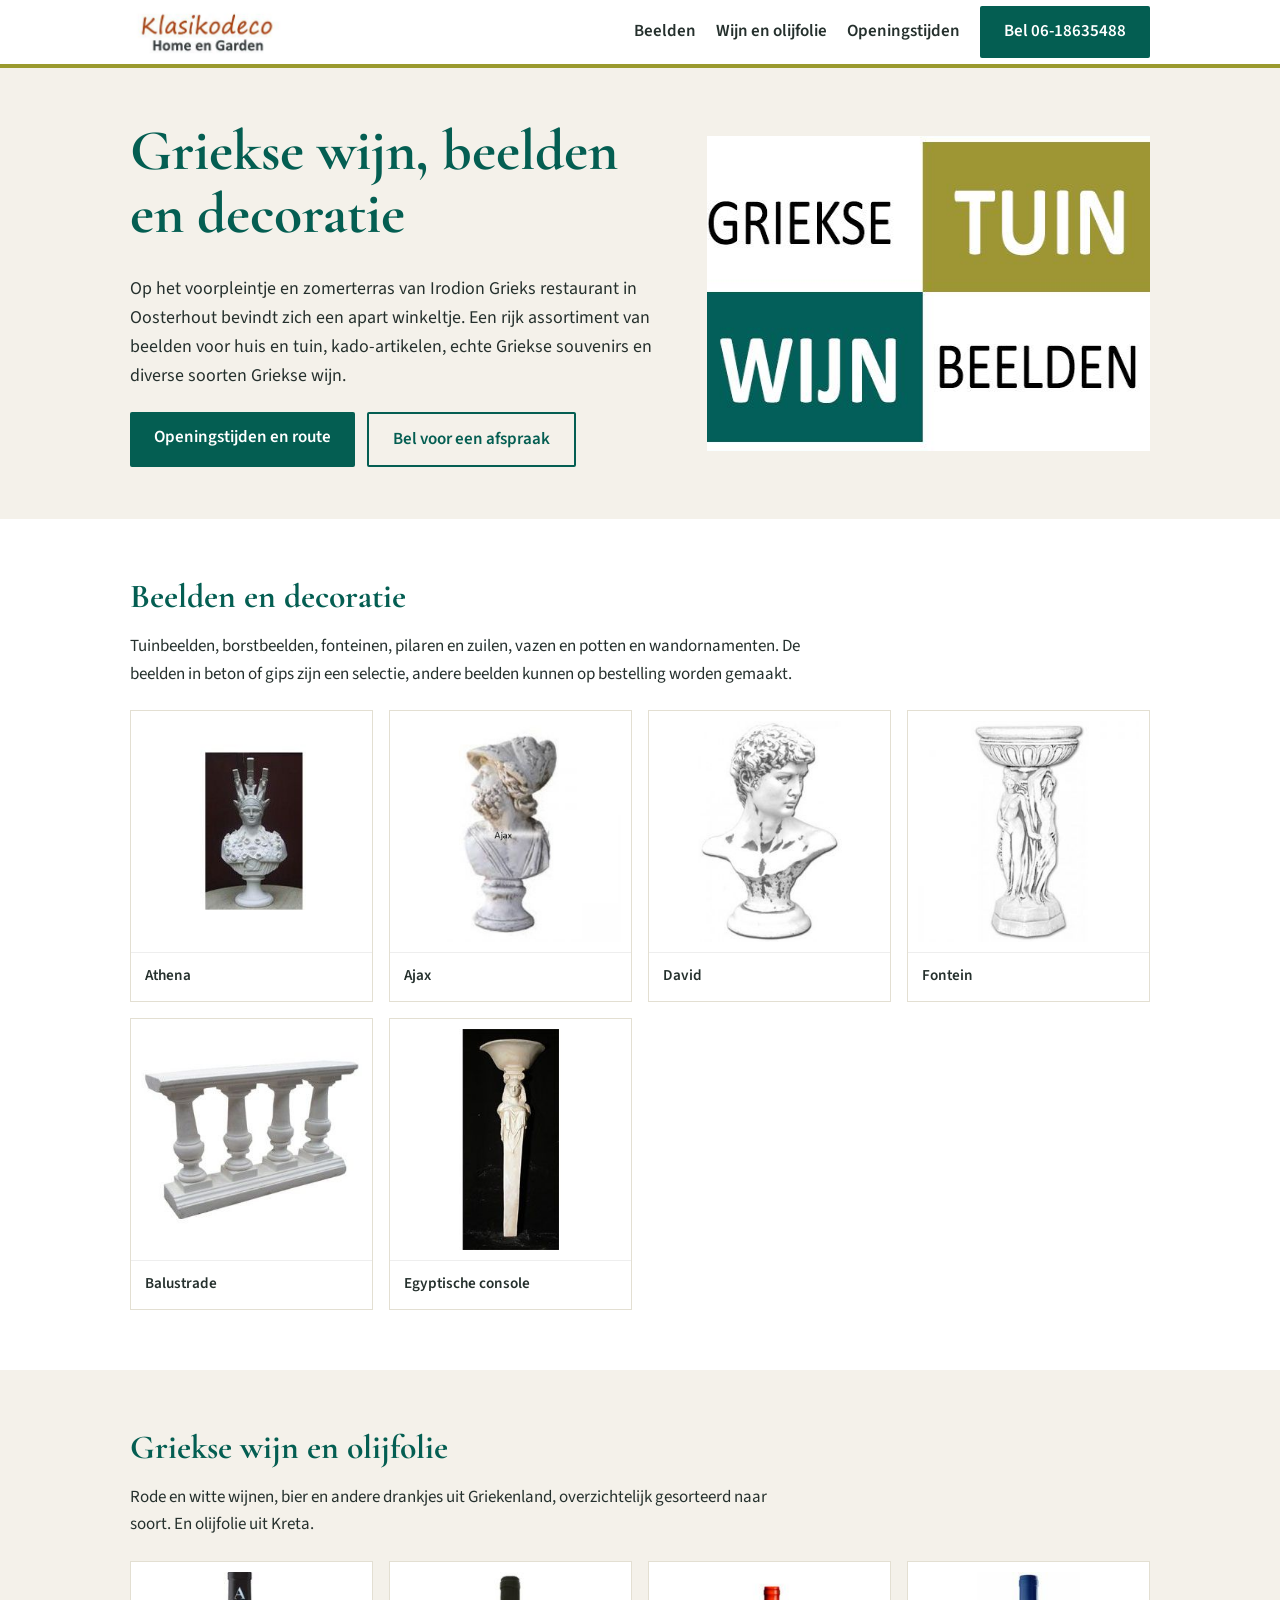
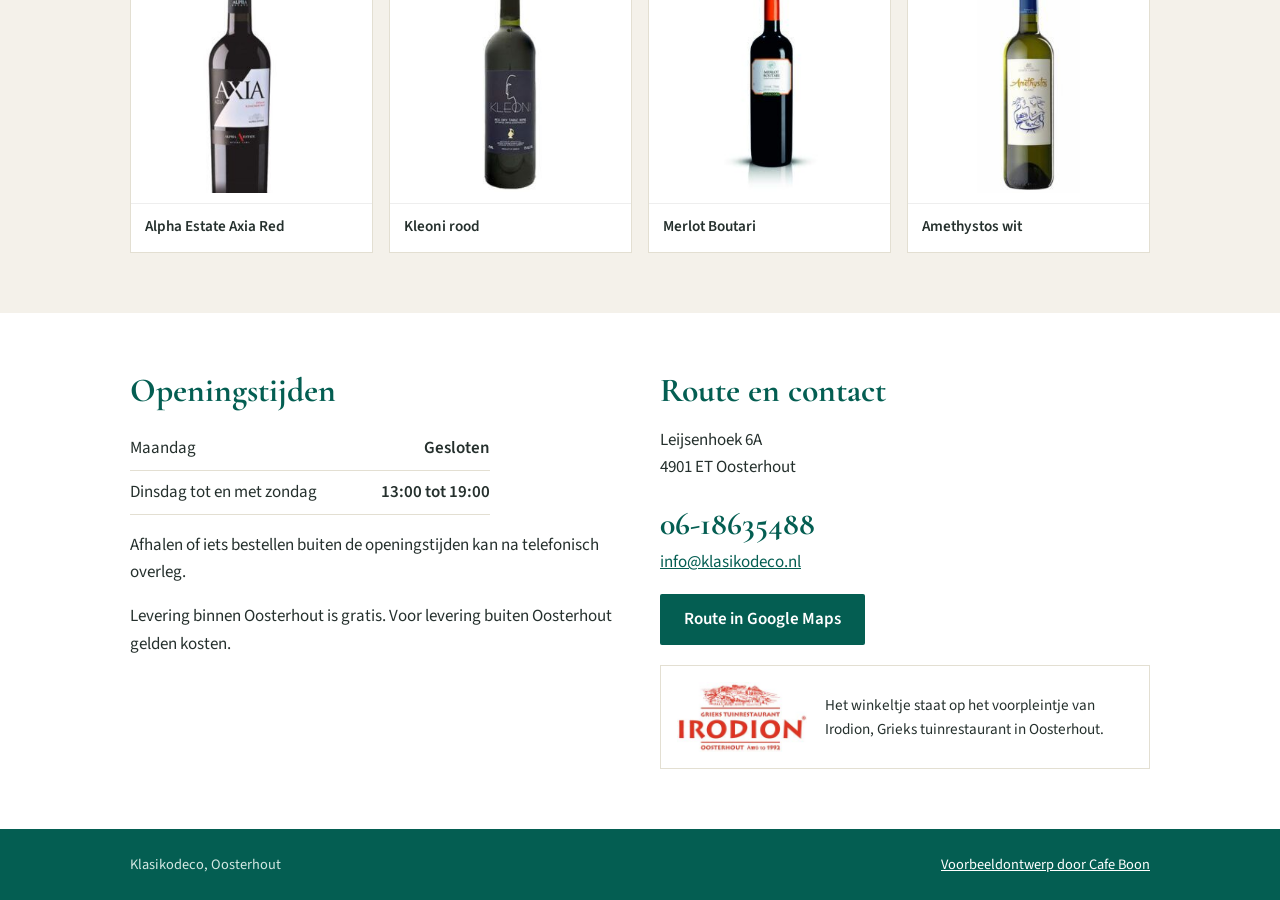
==== index.html @ e6421d11 "Voorbeeldwebsite voor Klasikodeco" ====
<!doctype html>
<html lang="nl">
<head>
<meta charset="utf-8">
<meta name="viewport" content="width=device-width,initial-scale=1">
<title>Klasikodeco Oosterhout | Griekse wijn, beelden en decoratie</title>
<meta name="description" content="Klasikodeco in Oosterhout is een winkeltje op het voorpleintje van Irodion met beelden voor huis en tuin, kado-artikelen, Griekse souvenirs en Griekse wijn.">
<meta name="robots" content="noindex">
<link rel="icon" type="image/png" href="images/favicon.png">
<meta property="og:title" content="Klasikodeco Oosterhout">
<meta property="og:description" content="Griekse wijn, beelden en decoratie in Oosterhout.">
<meta property="og:image" content="images/og.jpg">
<meta property="og:type" content="website">
<link rel="preconnect" href="https://fonts.googleapis.com">
<link rel="preconnect" href="https://fonts.gstatic.com" crossorigin>
<link href="https://fonts.googleapis.com/css2?family=Cormorant+Garamond:wght@700&family=Source+Sans+3:wght@400;600&display=swap" rel="stylesheet">
<link rel="stylesheet" href="style.css">
</head>
<body>
<header><div class="wrap">
<a href="#top"><img src="images/header.jpg" alt="Klasikodeco Home en Garden"></a>
<nav><a href="#beelden">Beelden</a><a href="#wijn">Wijn en olijfolie</a><a href="#bezoek">Openingstijden</a><a class="btn" href="tel:0618635488">Bel 06-18635488</a></nav>
</div></header>
<main id="top">
<div class="hero"><div class="wrap">
<div>
<h1>Griekse wijn, beelden en decoratie</h1>
<p>Op het voorpleintje en zomerterras van Irodion Grieks restaurant in Oosterhout bevindt zich een apart winkeltje. Een rijk assortiment van beelden voor huis en tuin, kado-artikelen, echte Griekse souvenirs en diverse soorten Griekse wijn.</p>
<div class="acts"><a class="btn" href="#bezoek">Openingstijden en route</a><a class="btn alt" href="tel:0618635488">Bel voor een afspraak</a></div>
</div>
<img src="images/hero.jpg" alt="Klasikodeco: Griekse tuin, wijn en beelden" width="532" height="315">
</div></div>

<section id="beelden"><div class="wrap">
<h2>Beelden en decoratie</h2>
<p class="lead">Tuinbeelden, borstbeelden, fonteinen, pilaren en zuilen, vazen en potten en wandornamenten. De beelden in beton of gips zijn een selectie, andere beelden kunnen op bestelling worden gemaakt.</p>
<div class="grid">
<div class="item"><img src="images/athena.jpg" alt="Borstbeeld Athena" loading="lazy"><p>Athena</p></div>
<div class="item"><img src="images/ajax.jpg" alt="Borstbeeld Ajax" loading="lazy"><p>Ajax</p></div>
<div class="item"><img src="images/david.jpg" alt="Borstbeeld David" loading="lazy"><p>David</p></div>
<div class="item"><img src="images/fontein.jpg" alt="Fontein" loading="lazy"><p>Fontein</p></div>
<div class="item"><img src="images/balustrade.jpg" alt="Balustrade" loading="lazy"><p>Balustrade</p></div>
<div class="item"><img src="images/egipt.jpg" alt="Egyptische console" loading="lazy"><p>Egyptische console</p></div>
</div>
</div></section>

<section class="wine" id="wijn"><div class="wrap">
<h2>Griekse wijn en olijfolie</h2>
<p class="lead">Rode en witte wijnen, bier en andere drankjes uit Griekenland, overzichtelijk gesorteerd naar soort. En olijfolie uit Kreta.</p>
<div class="grid">
<div class="item"><img src="images/axia.jpg" alt="Alpha Estate Axia Red" loading="lazy"><p>Alpha Estate Axia Red</p></div>
<div class="item"><img src="images/kleoni.jpg" alt="Kleoni rood" loading="lazy"><p>Kleoni rood</p></div>
<div class="item"><img src="images/merlot.jpg" alt="Merlot Boutari" loading="lazy"><p>Merlot Boutari</p></div>
<div class="item"><img src="images/amethystos.jpg" alt="Amethystos wit" loading="lazy"><p>Amethystos wit</p></div>
</div>
</div></section>

<section class="info" id="bezoek"><div class="wrap">
<div>
<h2>Openingstijden</h2>
<table>
<tr><td>Maandag</td><td>Gesloten</td></tr>
<tr><td>Dinsdag tot en met zondag</td><td>13:00 tot 19:00</td></tr>
</table>
<p>Afhalen of iets bestellen buiten de openingstijden kan na telefonisch overleg.</p>
<p>Levering binnen Oosterhout is gratis. Voor levering buiten Oosterhout gelden kosten.</p>
</div>
<div>
<h2>Route en contact</h2>
<p>Leijsenhoek 6A<br>4901 ET Oosterhout</p>
<p><a class="big" href="tel:0618635488">06-18635488</a><br><a href="mailto:info@klasikodeco.nl">info@klasikodeco.nl</a></p>
<p><a class="btn" href="https://www.google.com/maps/dir/?api=1&destination=Leijsenhoek+6A+4901+ET+Oosterhout">Route in Google Maps</a></p>
<div class="irodion"><img src="images/irodion.jpg" alt="Irodion Grieks tuinrestaurant Oosterhout" loading="lazy"><p>Het winkeltje staat op het voorpleintje van Irodion, Grieks tuinrestaurant in Oosterhout.</p></div>
</div>
</div></section>
</main>
<footer><div class="wrap"><span>Klasikodeco, Oosterhout</span><a href="https://cafeboon.com">Voorbeeldontwerp door Cafe Boon</a></div></footer>
</body>
</html>
---- style.css ----
:root{--teal:#045e52;--olive:#9a9a2e;--brick:#a5451f;--stone:#f4f1ea;--ink:#25302d}
*{box-sizing:border-box}
html{scroll-behavior:smooth}
body{margin:0;font-family:'Source Sans 3',sans-serif;color:var(--ink);background:#fff;line-height:1.6;font-size:17px}
img{max-width:100%;display:block}
a{color:var(--teal)}
h1,h2,h3{font-family:'Cormorant Garamond',serif;font-weight:700;line-height:1.1;margin:0 0 .5em;color:var(--teal)}
h1{font-size:clamp(2.2rem,5.5vw,3.6rem)}
h2{font-size:2.1rem}
.wrap{max-width:1060px;margin:0 auto;padding:0 20px}
header{background:#fff;border-bottom:4px solid var(--olive);position:sticky;top:0;z-index:10}
header .wrap{display:flex;align-items:center;justify-content:space-between;gap:12px;padding-top:6px;padding-bottom:6px}
header img{height:52px;width:auto}
nav{display:flex;gap:20px;align-items:center}
nav a{text-decoration:none;font-weight:600;color:var(--ink)}
.btn{display:inline-block;background:var(--teal);color:#fff!important;padding:12px 24px;text-decoration:none;font-weight:600;border-radius:2px}
.btn.alt{background:transparent;color:var(--teal)!important;border:2px solid var(--teal)}
.hero{background:var(--stone)}
.hero .wrap{display:grid;grid-template-columns:1.1fr .9fr;gap:36px;align-items:center;padding-top:52px;padding-bottom:52px}
.hero p{font-size:1.12rem;max-width:32em}
.acts{display:flex;gap:12px;flex-wrap:wrap;margin-top:22px}
.hero img{width:100%}
section{padding:60px 0}
.grid{display:grid;grid-template-columns:repeat(4,1fr);gap:16px;margin-top:22px}
.item{border:1px solid #e3dfd2;background:#fff}
.item img{aspect-ratio:1/1;object-fit:contain;width:100%;padding:10px}
.item p{margin:0;padding:10px 14px 14px;font-weight:600;border-top:1px solid #eee;font-size:.95rem}
.lead{max-width:40em}
.wine{background:var(--stone)}
.info .wrap{display:grid;grid-template-columns:1fr 1fr;gap:40px}
table{border-collapse:collapse;width:100%;max-width:360px}
td{padding:8px 0;border-bottom:1px solid #e3dfd2}
td:last-child{text-align:right;font-weight:600}
.big{font-family:'Cormorant Garamond',serif;font-size:2rem;font-weight:700;text-decoration:none}
.irodion{display:flex;gap:18px;align-items:center;margin-top:20px;padding:16px;border:1px solid #e3dfd2}
.irodion img{width:130px;flex:none}
.irodion p{margin:0;font-size:.95rem}
footer{background:var(--teal);color:#d4e8e3;padding:24px 0;font-size:.9rem}
footer a{color:#fff}
footer .wrap{display:flex;justify-content:space-between;flex-wrap:wrap;gap:8px}
@media(max-width:820px){
.hero .wrap,.info .wrap{grid-template-columns:1fr}
.grid{grid-template-columns:repeat(2,1fr)}
nav a:not(.btn){display:none}
section{padding:40px 0}
header img{height:42px}
}
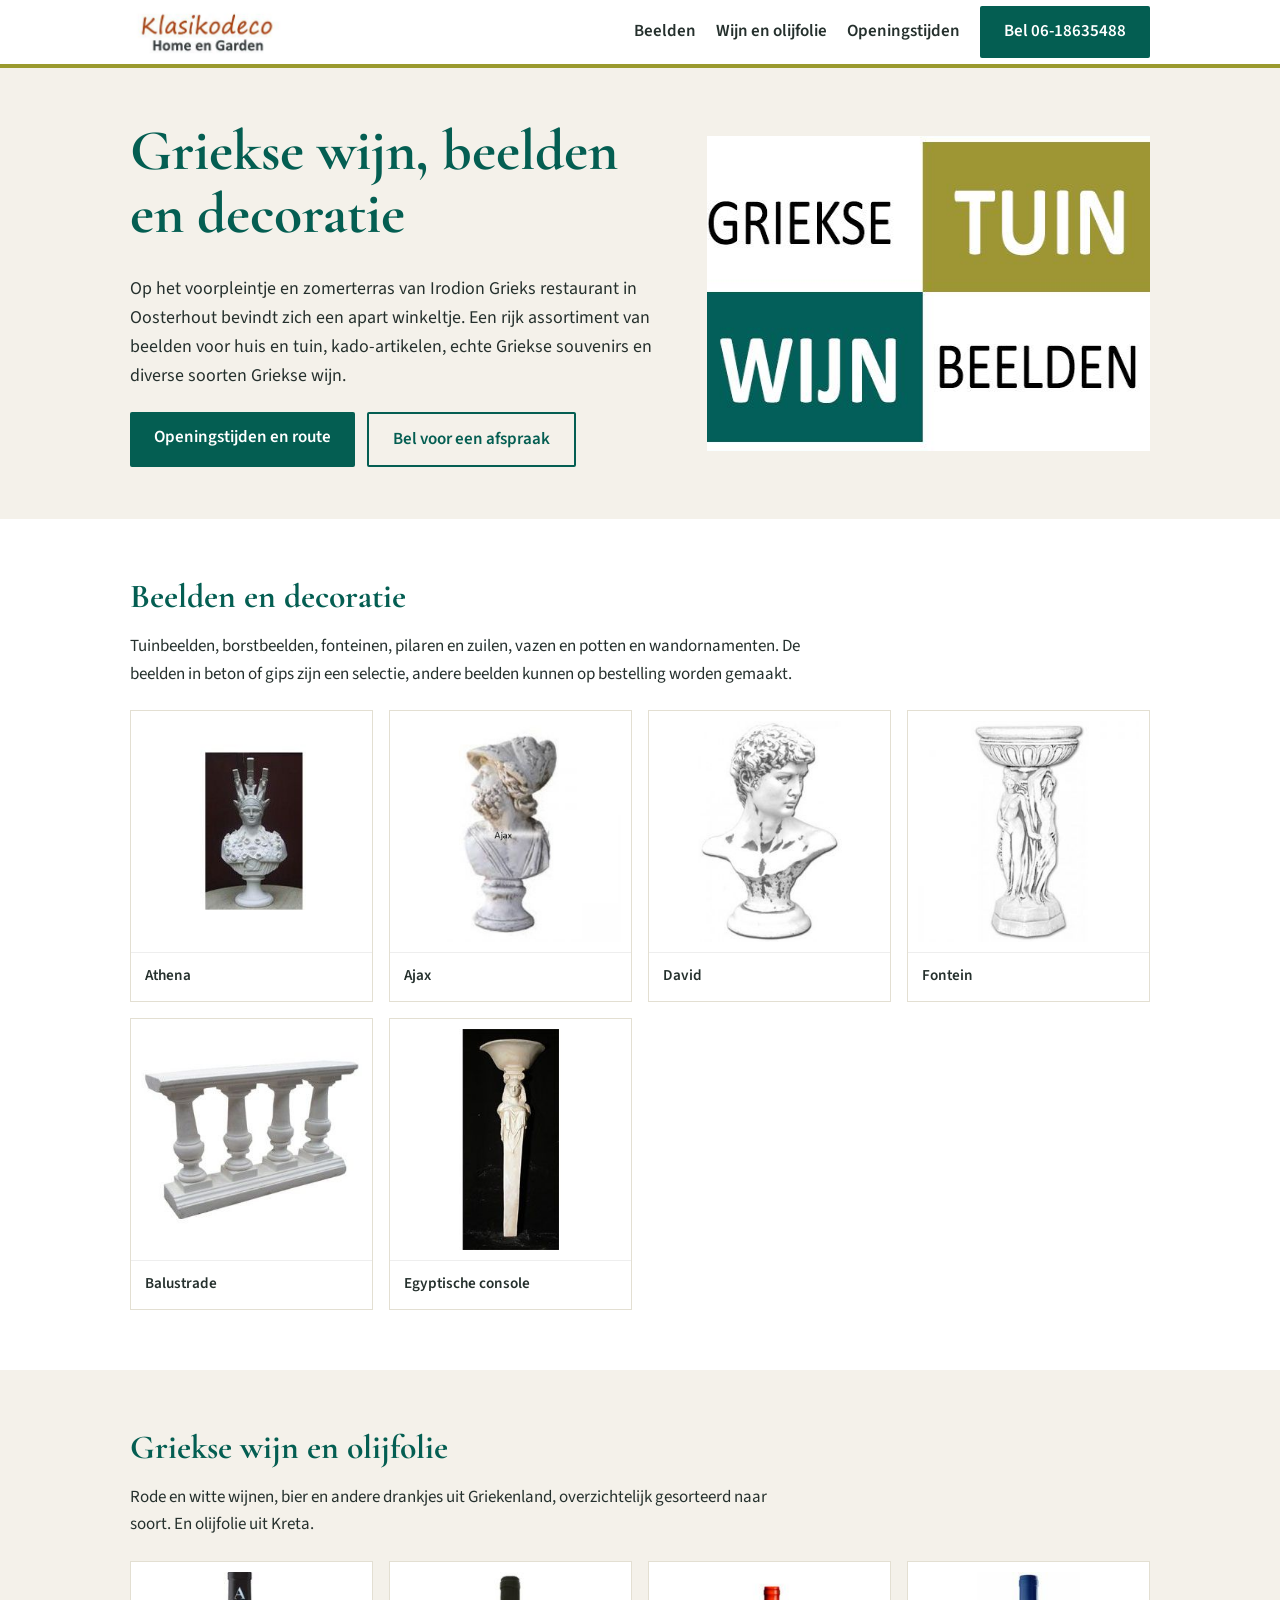
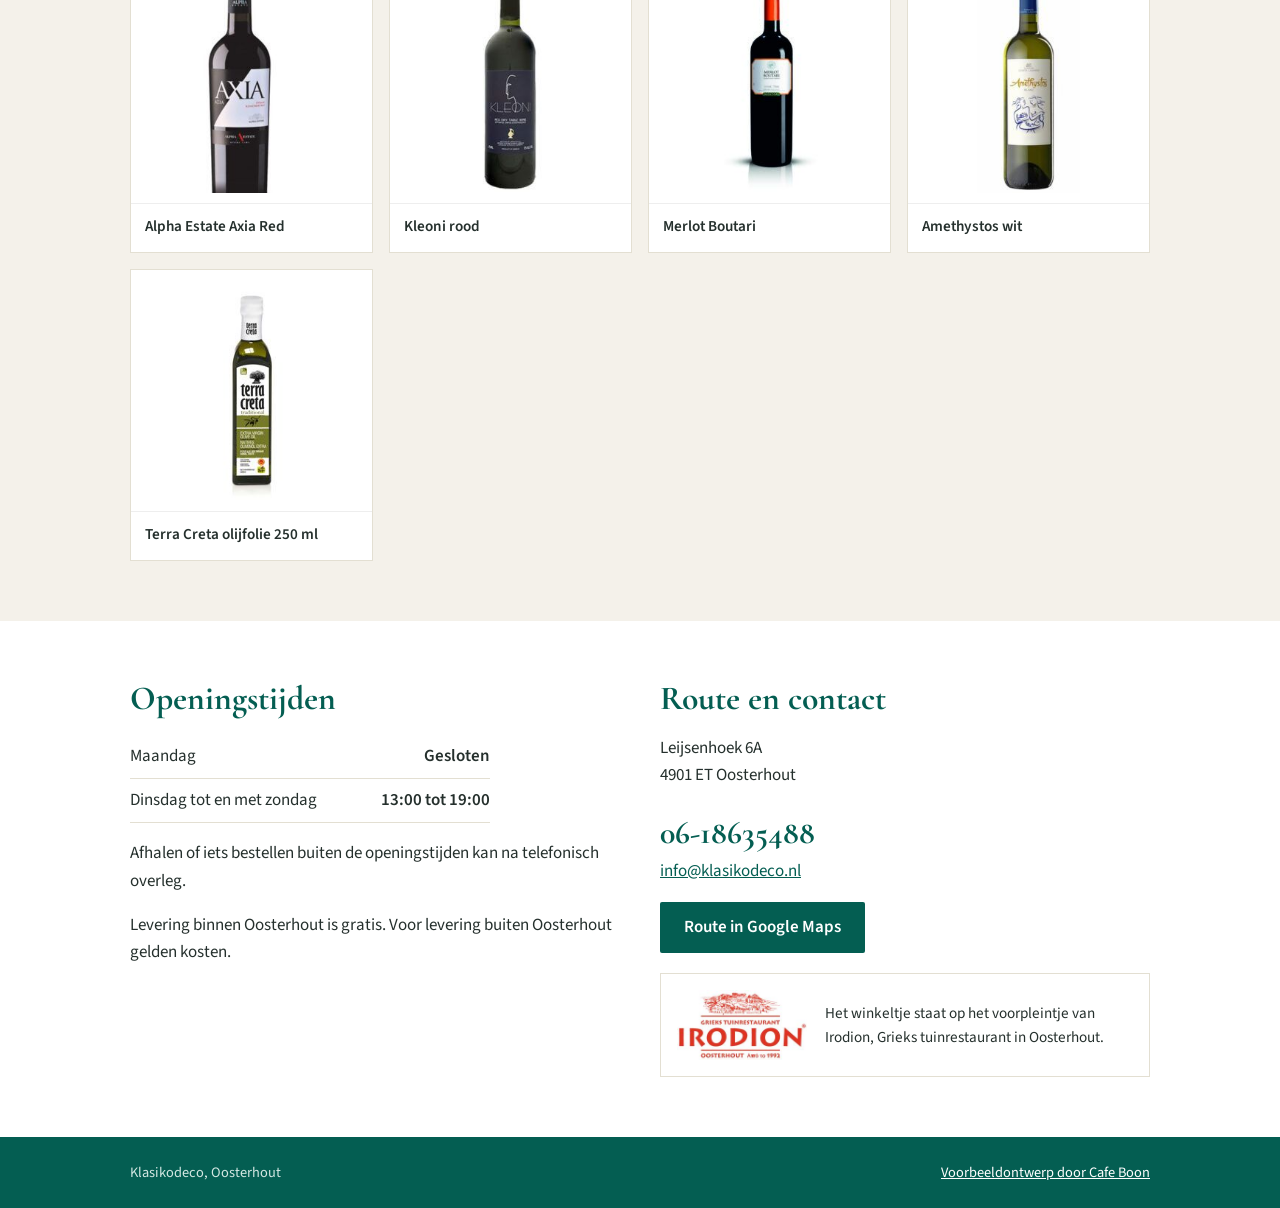
==== commit 3dfcf197: "Voorbeeldwebsite voor klasikodeco" ====
--- a/index.html
+++ b/index.html
@@ -9,7 +9,7 @@
 <link rel="icon" type="image/png" href="images/favicon.png">
 <meta property="og:title" content="Klasikodeco Oosterhout">
 <meta property="og:description" content="Griekse wijn, beelden en decoratie in Oosterhout.">
-<meta property="og:image" content="images/og.jpg">
+<meta property="og:image" content="https://klasikodeco.cafeboon.com/images/og.jpg">
 <meta property="og:type" content="website">
 <link rel="preconnect" href="https://fonts.googleapis.com">
 <link rel="preconnect" href="https://fonts.gstatic.com" crossorigin>
@@ -52,6 +52,7 @@
 <div class="item"><img src="images/kleoni.jpg" alt="Kleoni rood" loading="lazy"><p>Kleoni rood</p></div>
 <div class="item"><img src="images/merlot.jpg" alt="Merlot Boutari" loading="lazy"><p>Merlot Boutari</p></div>
 <div class="item"><img src="images/amethystos.jpg" alt="Amethystos wit" loading="lazy"><p>Amethystos wit</p></div>
+<div class="item"><img src="images/olie250.jpg" alt="Terra Creta olijfolie" loading="lazy"><p>Terra Creta olijfolie 250 ml</p></div>
 </div>
 </div></section>
 
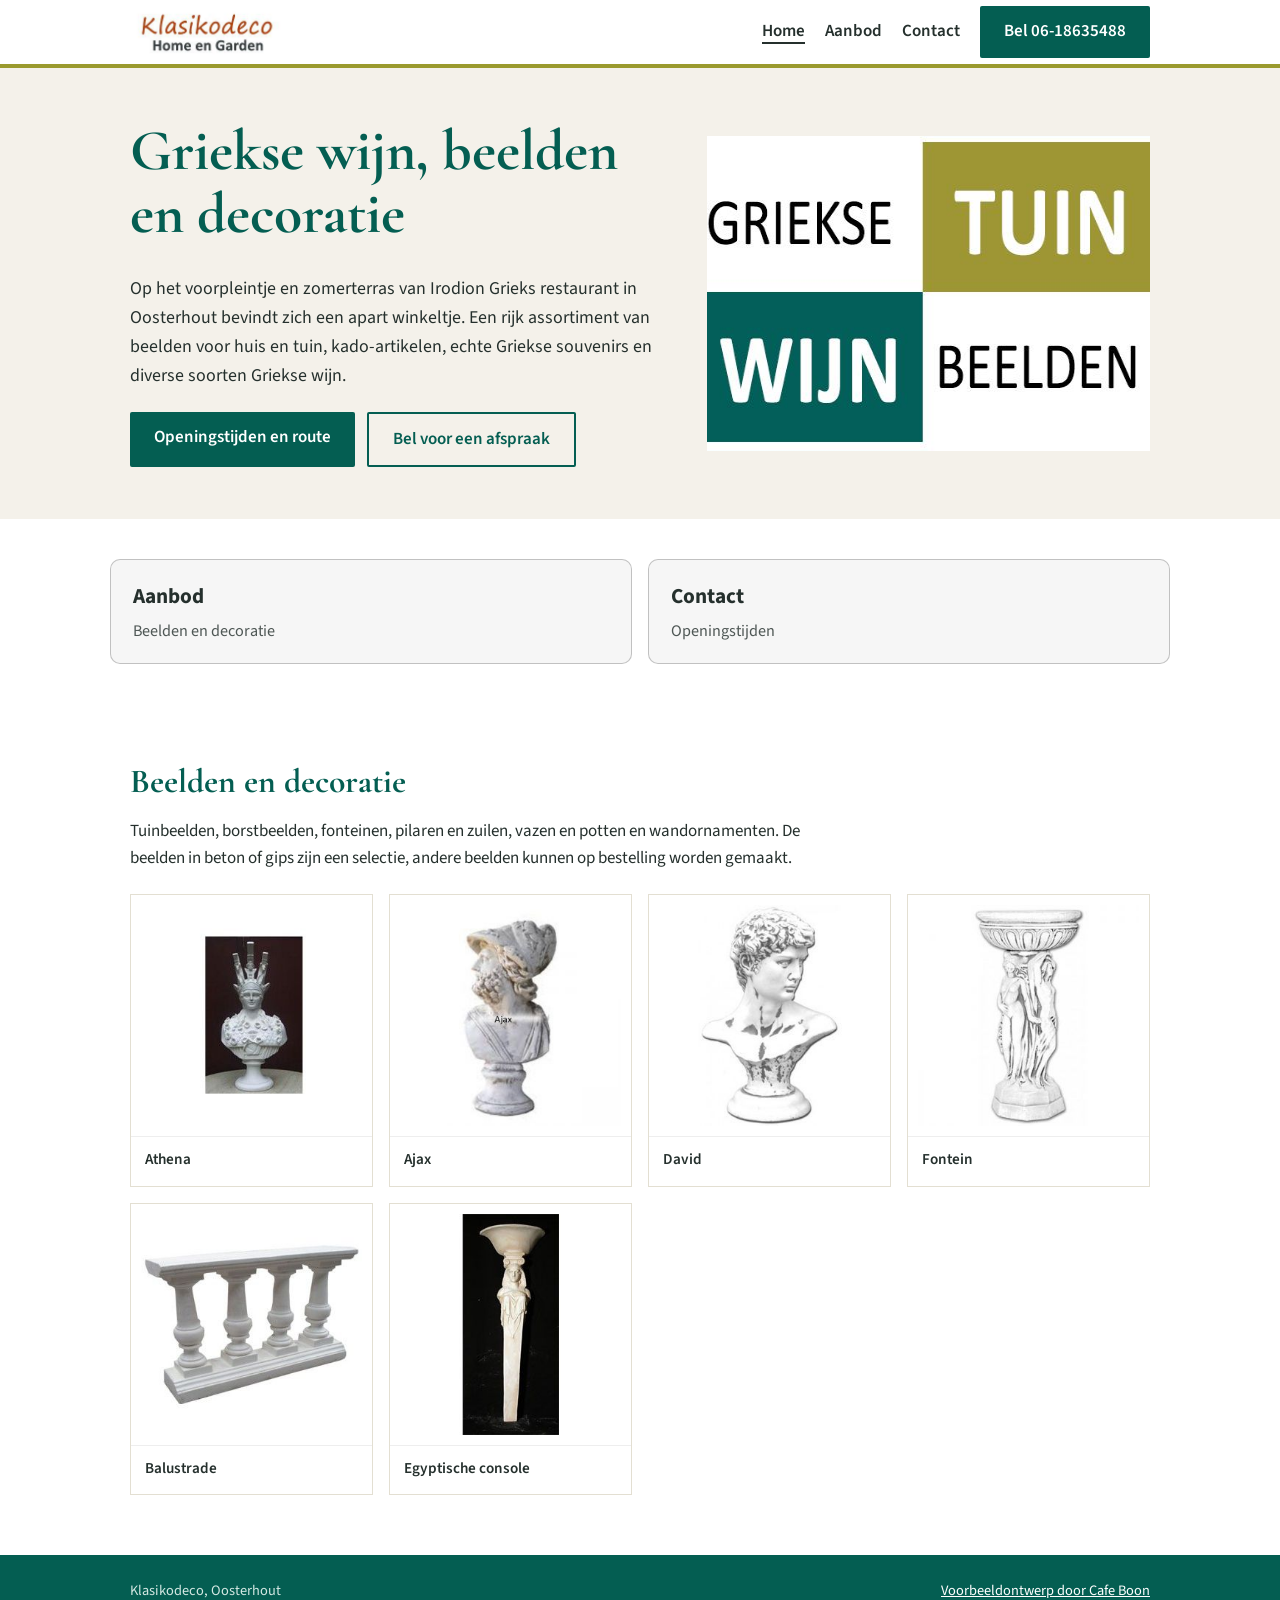
==== commit 0074cbe2: "Website opgedeeld in meerdere pagina's" ====
--- a/index.html
+++ b/index.html
@@ -18,63 +18,32 @@
 </head>
 <body>
 <header><div class="wrap">
-<a href="#top"><img src="images/header.jpg" alt="Klasikodeco Home en Garden"></a>
-<nav><a href="#beelden">Beelden</a><a href="#wijn">Wijn en olijfolie</a><a href="#bezoek">Openingstijden</a><a class="btn" href="tel:0618635488">Bel 06-18635488</a></nav>
+<a href="index.html"><img alt="Klasikodeco Home en Garden" src="images/header.jpg"/></a>
+<nav><a aria-current="page" href="index.html">Home</a><a href="aanbod.html">Aanbod</a><a href="contact.html">Contact</a><a class="btn" href="tel:0618635488">Bel 06-18635488</a></nav>
 </div></header>
+<div aria-label="Pagina's" class="sn-bar" role="navigation"><a aria-current="page" class="sn-link" href="index.html">Home</a><a class="sn-link" href="aanbod.html">Aanbod</a><a class="sn-link" href="contact.html">Contact</a></div>
 <main id="top">
 <div class="hero"><div class="wrap">
 <div>
 <h1>Griekse wijn, beelden en decoratie</h1>
 <p>Op het voorpleintje en zomerterras van Irodion Grieks restaurant in Oosterhout bevindt zich een apart winkeltje. Een rijk assortiment van beelden voor huis en tuin, kado-artikelen, echte Griekse souvenirs en diverse soorten Griekse wijn.</p>
-<div class="acts"><a class="btn" href="#bezoek">Openingstijden en route</a><a class="btn alt" href="tel:0618635488">Bel voor een afspraak</a></div>
+<div class="acts"><a class="btn" href="contact.html">Openingstijden en route</a><a class="btn alt" href="tel:0618635488">Bel voor een afspraak</a></div>
 </div>
-<img src="images/hero.jpg" alt="Klasikodeco: Griekse tuin, wijn en beelden" width="532" height="315">
+<img alt="Klasikodeco: Griekse tuin, wijn en beelden" height="315" src="images/hero.jpg" width="532"/>
 </div></div>
-
-<section id="beelden"><div class="wrap">
+<div class="sn-cards"><a class="sn-card" href="aanbod.html"><strong>Aanbod</strong><span>Beelden en decoratie</span></a><a class="sn-card" href="contact.html"><strong>Contact</strong><span>Openingstijden</span></a></div>
+<section><div class="wrap">
 <h2>Beelden en decoratie</h2>
 <p class="lead">Tuinbeelden, borstbeelden, fonteinen, pilaren en zuilen, vazen en potten en wandornamenten. De beelden in beton of gips zijn een selectie, andere beelden kunnen op bestelling worden gemaakt.</p>
 <div class="grid">
-<div class="item"><img src="images/athena.jpg" alt="Borstbeeld Athena" loading="lazy"><p>Athena</p></div>
-<div class="item"><img src="images/ajax.jpg" alt="Borstbeeld Ajax" loading="lazy"><p>Ajax</p></div>
-<div class="item"><img src="images/david.jpg" alt="Borstbeeld David" loading="lazy"><p>David</p></div>
-<div class="item"><img src="images/fontein.jpg" alt="Fontein" loading="lazy"><p>Fontein</p></div>
-<div class="item"><img src="images/balustrade.jpg" alt="Balustrade" loading="lazy"><p>Balustrade</p></div>
-<div class="item"><img src="images/egipt.jpg" alt="Egyptische console" loading="lazy"><p>Egyptische console</p></div>
-</div>
-</div></section>
-
-<section class="wine" id="wijn"><div class="wrap">
-<h2>Griekse wijn en olijfolie</h2>
-<p class="lead">Rode en witte wijnen, bier en andere drankjes uit Griekenland, overzichtelijk gesorteerd naar soort. En olijfolie uit Kreta.</p>
-<div class="grid">
-<div class="item"><img src="images/axia.jpg" alt="Alpha Estate Axia Red" loading="lazy"><p>Alpha Estate Axia Red</p></div>
-<div class="item"><img src="images/kleoni.jpg" alt="Kleoni rood" loading="lazy"><p>Kleoni rood</p></div>
-<div class="item"><img src="images/merlot.jpg" alt="Merlot Boutari" loading="lazy"><p>Merlot Boutari</p></div>
-<div class="item"><img src="images/amethystos.jpg" alt="Amethystos wit" loading="lazy"><p>Amethystos wit</p></div>
-<div class="item"><img src="images/olie250.jpg" alt="Terra Creta olijfolie" loading="lazy"><p>Terra Creta olijfolie 250 ml</p></div>
-</div>
-</div></section>
-
-<section class="info" id="bezoek"><div class="wrap">
-<div>
-<h2>Openingstijden</h2>
-<table>
-<tr><td>Maandag</td><td>Gesloten</td></tr>
-<tr><td>Dinsdag tot en met zondag</td><td>13:00 tot 19:00</td></tr>
-</table>
-<p>Afhalen of iets bestellen buiten de openingstijden kan na telefonisch overleg.</p>
-<p>Levering binnen Oosterhout is gratis. Voor levering buiten Oosterhout gelden kosten.</p>
-</div>
-<div>
-<h2>Route en contact</h2>
-<p>Leijsenhoek 6A<br>4901 ET Oosterhout</p>
-<p><a class="big" href="tel:0618635488">06-18635488</a><br><a href="mailto:info@klasikodeco.nl">info@klasikodeco.nl</a></p>
-<p><a class="btn" href="https://www.google.com/maps/dir/?api=1&destination=Leijsenhoek+6A+4901+ET+Oosterhout">Route in Google Maps</a></p>
-<div class="irodion"><img src="images/irodion.jpg" alt="Irodion Grieks tuinrestaurant Oosterhout" loading="lazy"><p>Het winkeltje staat op het voorpleintje van Irodion, Grieks tuinrestaurant in Oosterhout.</p></div>
+<div class="item"><img alt="Borstbeeld Athena" loading="lazy" src="images/athena.jpg"/><p>Athena</p></div>
+<div class="item"><img alt="Borstbeeld Ajax" loading="lazy" src="images/ajax.jpg"/><p>Ajax</p></div>
+<div class="item"><img alt="Borstbeeld David" loading="lazy" src="images/david.jpg"/><p>David</p></div>
+<div class="item"><img alt="Fontein" loading="lazy" src="images/fontein.jpg"/><p>Fontein</p></div>
+<div class="item"><img alt="Balustrade" loading="lazy" src="images/balustrade.jpg"/><p>Balustrade</p></div>
+<div class="item"><img alt="Egyptische console" loading="lazy" src="images/egipt.jpg"/><p>Egyptische console</p></div>
 </div>
 </div></section>
 </main>
 <footer><div class="wrap"><span>Klasikodeco, Oosterhout</span><a href="https://cafeboon.com">Voorbeeldontwerp door Cafe Boon</a></div></footer>
-</body>
-</html>
+</body></html>
--- a/style.css
+++ b/style.css
@@ -45,3 +45,17 @@
 section{padding:40px 0}
 header img{height:42px}
 }
+/* sitenav:start */
+.sn-bar{display:none;gap:6px;overflow-x:auto;white-space:nowrap;-webkit-overflow-scrolling:touch;padding:8px 12px;background:inherit;color:inherit;font:inherit;line-height:1.2;border-bottom:1px solid rgba(128,128,128,.35);box-sizing:border-box;max-width:100%}
+.sn-bar a.sn-link{flex:0 0 auto;padding:9px 15px;border-radius:999px;color:inherit;text-decoration:none;font-size:15px;font-weight:600;letter-spacing:0;text-transform:none;margin:0}
+.sn-bar a.sn-link[aria-current="page"]{background:rgba(128,128,128,.2);box-shadow:inset 0 -2px 0 currentColor}
+@media(max-width:820px){.sn-bar{display:flex}}
+nav a[aria-current="page"]:not(.cta):not(.btn):not(.call){text-decoration:underline;text-underline-offset:6px;text-decoration-thickness:2px}
+.sn-head{max-width:1100px;margin:0 auto;padding:40px 20px 0;box-sizing:border-box}
+.sn-head h1{margin:0;color:inherit;font-size:clamp(30px,5vw,46px);line-height:1.1}
+.sn-cards{max-width:1100px;margin:0 auto;padding:40px 20px;display:grid;grid-template-columns:repeat(auto-fit,minmax(230px,1fr));gap:16px;box-sizing:border-box}
+.sn-card{display:block;padding:20px 22px;border:1px solid rgba(128,128,128,.45);border-radius:10px;background:rgba(128,128,128,.07);color:inherit;text-decoration:none;min-width:0}
+.sn-card strong{display:block;font-size:1.25em;margin:0 0 6px;color:inherit}
+.sn-card span{display:block;opacity:.8;font-size:.95em;line-height:1.4}
+.sn-card:hover,.sn-card:focus-visible{border-color:currentColor}
+/* sitenav:end */
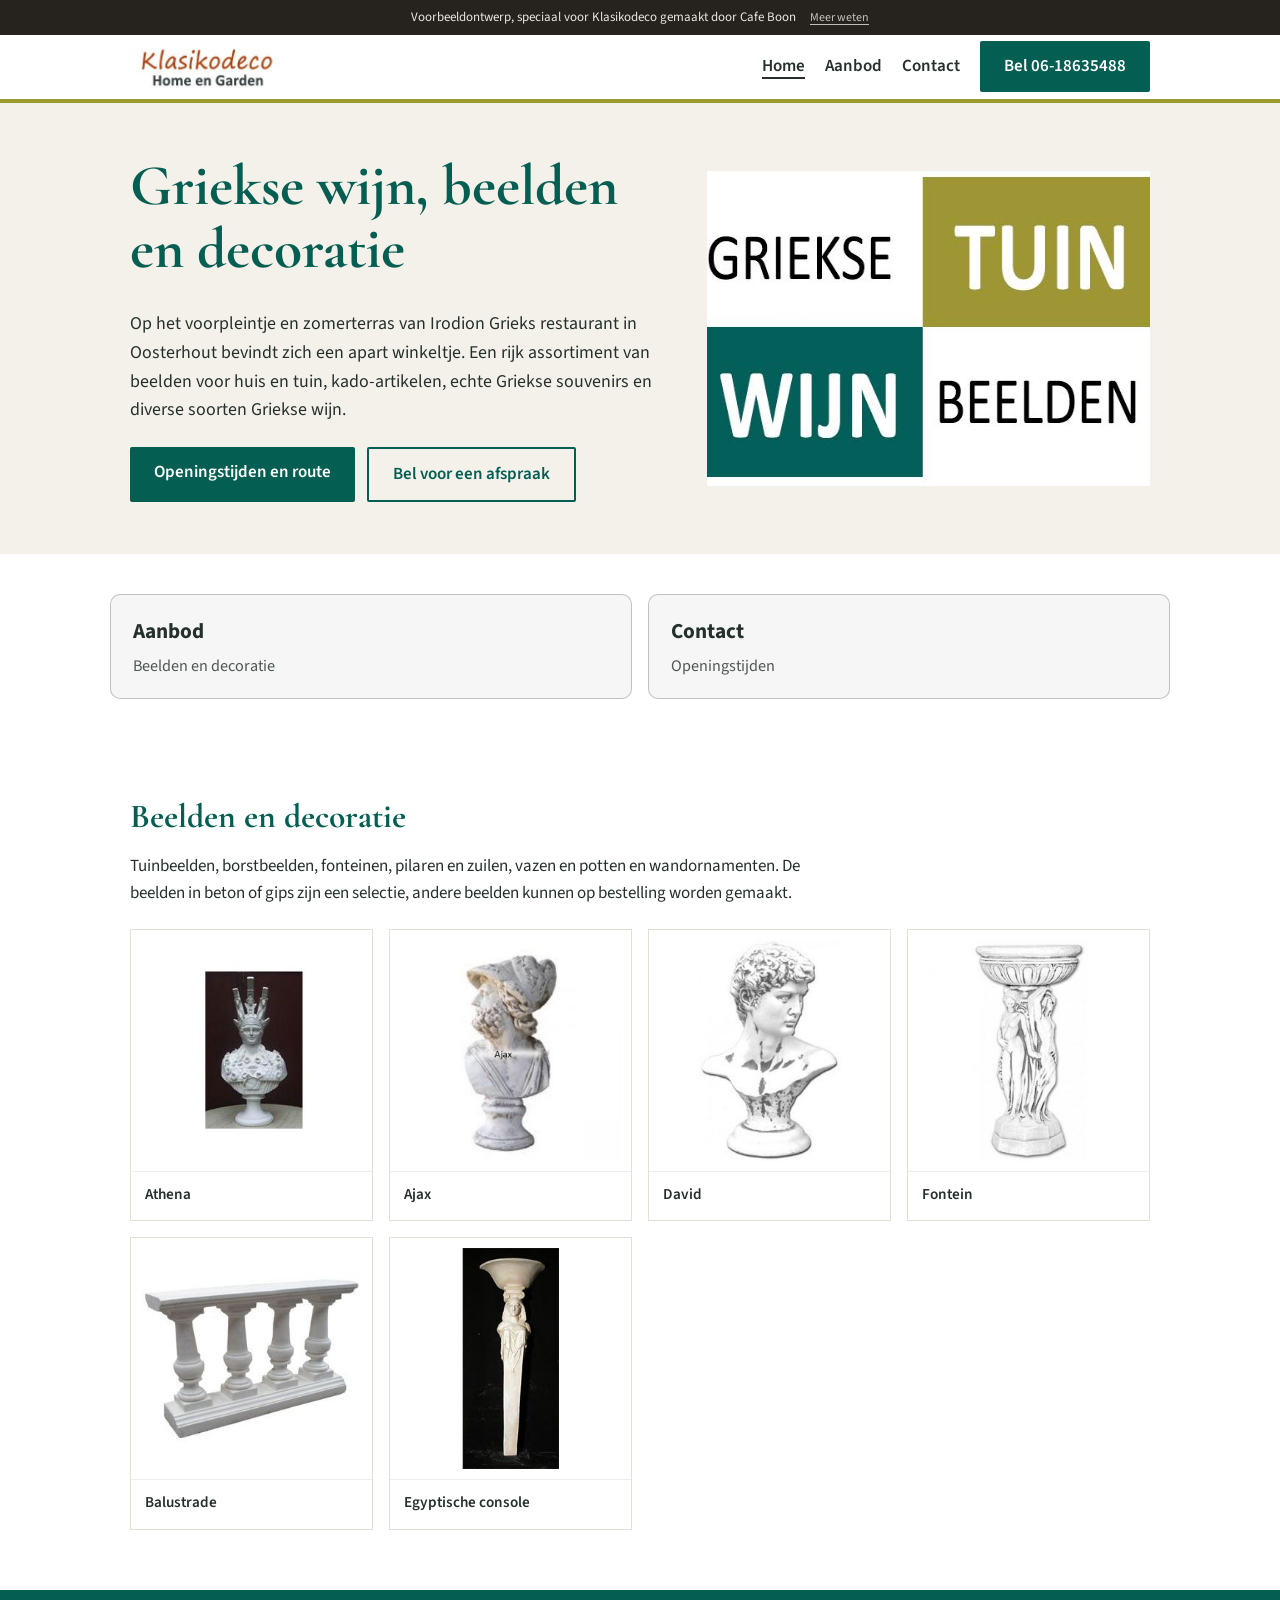
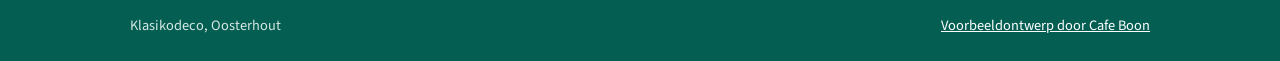
==== commit fc21d2b5: "Werkende formulieren voor afspraken en aanvragen" ====
--- a/index.html
+++ b/index.html
@@ -17,6 +17,7 @@
 <link rel="stylesheet" href="style.css">
 </head>
 <body>
+<div class="vb-banner" role="note"><span>Voorbeeldontwerp, speciaal voor Klasikodeco gemaakt door Cafe Boon</span><a href="https://cafeboon.com">Meer weten</a></div>
 <header><div class="wrap">
 <a href="index.html"><img alt="Klasikodeco Home en Garden" src="images/header.jpg"/></a>
 <nav><a aria-current="page" href="index.html">Home</a><a href="aanbod.html">Aanbod</a><a href="contact.html">Contact</a><a class="btn" href="tel:0618635488">Bel 06-18635488</a></nav>
--- a/style.css
+++ b/style.css
@@ -59,3 +59,31 @@
 .sn-card span{display:block;opacity:.8;font-size:.95em;line-height:1.4}
 .sn-card:hover,.sn-card:focus-visible{border-color:currentColor}
 /* sitenav:end */
+/* voorbeeld-formulier:start */
+@layer sn{.sn-form button.btn{border:0;font:inherit;cursor:pointer;line-height:1.2}}
+.sn-formsec{padding:36px 0 72px}
+.sn-formwrap{max-width:1100px;margin:0 auto;padding:0 20px;box-sizing:border-box}
+.sn-formwrap>h2{margin:0 0 12px}
+.sn-formwrap>.sn-lead,.sn-formwrap>.sn-form,.sn-formwrap>.sn-done{max-width:720px}
+.sn-formwrap .sn-lead{margin:0 0 24px;opacity:.85}
+.sn-form{display:grid;grid-template-columns:1fr 1fr;gap:16px}
+.sn-field{display:flex;flex-direction:column;gap:6px;min-width:0;text-align:left}
+.sn-field.full{grid-column:1/-1}
+.sn-field label{font-size:14px;font-weight:600}
+.sn-field input,.sn-field select,.sn-field textarea{font:inherit;font-size:16px;line-height:1.4;color:inherit;background:rgba(128,128,128,.12);border:1px solid rgba(128,128,128,.55);border-radius:8px;padding:11px 12px;width:100%;box-sizing:border-box;min-width:0;max-width:100%;-webkit-appearance:none;appearance:none}
+.sn-field select{background-image:linear-gradient(45deg,transparent 50%,currentColor 50%),linear-gradient(135deg,currentColor 50%,transparent 50%);background-position:calc(100% - 20px) 50%,calc(100% - 15px) 50%;background-size:5px 5px;background-repeat:no-repeat;padding-right:38px}
+.sn-field select option{color:#111;background:#fff}
+.sn-field textarea{resize:vertical}
+.sn-field input:focus,.sn-field select:focus,.sn-field textarea:focus{outline:2px solid currentColor;outline-offset:1px}
+.sn-done{padding:28px;border:1px solid rgba(128,128,128,.55);border-radius:12px;background:rgba(128,128,128,.1)}
+.sn-done h2{margin:0 0 10px}
+.sn-done p{margin:0}
+.sn-done a{text-decoration:underline;text-underline-offset:3px;font-weight:600}
+.sn-formlink{padding:0 0 56px}
+@media(max-width:640px){.sn-form{grid-template-columns:1fr}.sn-formsec{padding:24px 0 56px}}
+/* voorbeeld-formulier:end */
+/* voorbeeldbanner:start */
+.vb-banner{display:flex;flex-wrap:wrap;justify-content:center;align-items:baseline;gap:2px 14px;padding:8px 16px;background:#26231f;color:#e9e6df;font-size:13px;line-height:1.45;letter-spacing:0;text-transform:none;font-weight:400;text-align:center;position:relative;z-index:1000}
+.vb-banner a{color:inherit;opacity:.8;text-decoration:underline;text-underline-offset:3px;font-size:12px;font-weight:400;white-space:nowrap;letter-spacing:0;text-transform:none}
+.vb-banner a:hover{opacity:1}
+/* voorbeeldbanner:end */
